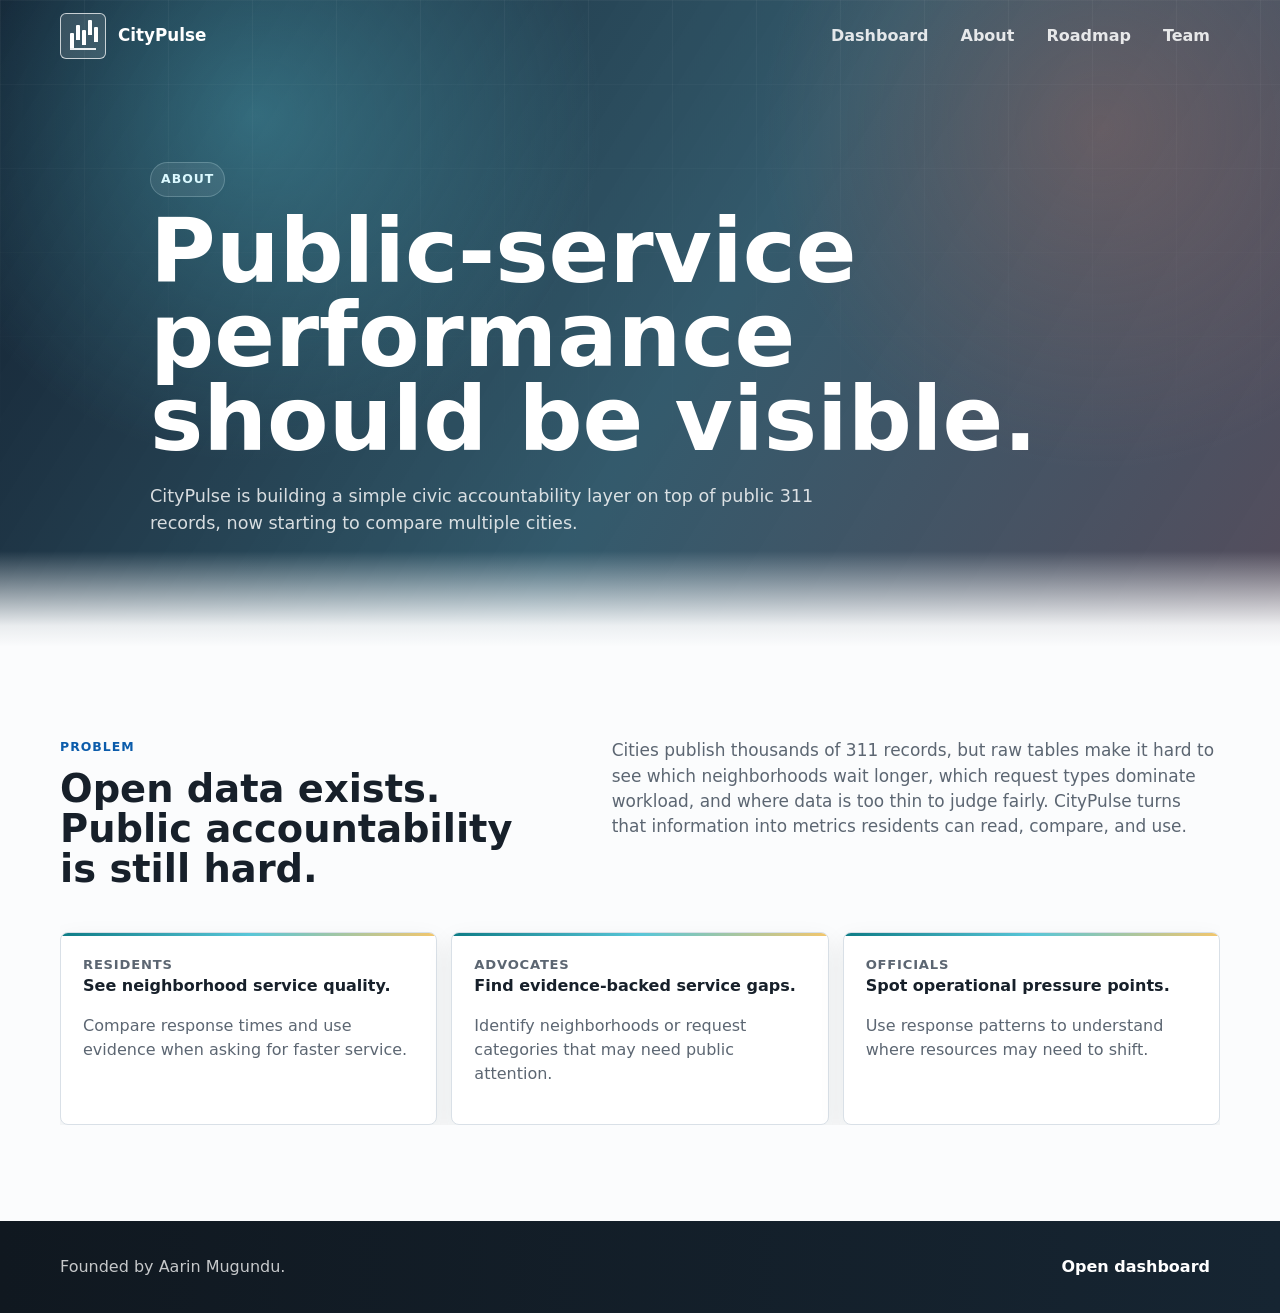
==== about.html @ 75fbf949 "Update about.html" ====
<!doctype html>
<html lang="en">
  <head>
    <meta charset="utf-8">
    <meta name="viewport" content="width=device-width, initial-scale=1">
    <title>About CityPulse</title>
    <meta
      name="description"
      content="About CityPulse, a civic data platform for public-service accountability."
    >
    <link rel="stylesheet" href="./styles.css?v=33">
  </head>
  <body>
    <div class="cursor-glow" aria-hidden="true"></div>
    <header class="page-header">
      <nav class="topbar" aria-label="Primary">
        <a class="brand" href="./index.html" aria-label="CityPulse home">
          <span class="brand-mark" aria-hidden="true">
            <span class="logo-buildings"></span>
          </span>
          <span>CityPulse</span>
        </a>
        <div class="nav-links">
          <a href="./index.html#rankings">Dashboard</a>
          <a href="./about.html">About</a>
          <a href="./roadmap.html">Roadmap</a>
          <a href="./team.html">Team</a>
        </div>
      </nav>

      <section class="page-hero">
        <p class="eyebrow">About</p>
        <h1>Public-service performance should be visible.</h1>
        <p>
          CityPulse is building a simple civic accountability layer on top of public 311 records,
          now starting to compare multiple cities.
        </p>
      </section>
    </header>

    <main class="page-main">
      <section class="split-section">
        <div>
          <p class="eyebrow">Problem</p>
          <h2>Open data exists. Public accountability is still hard.</h2>
        </div>
        <p>
          Cities publish thousands of 311 records, but raw tables make it hard to see which
          neighborhoods wait longer, which request types dominate workload, and where data is too
          thin to judge fairly. CityPulse turns that information into metrics residents can read,
          compare, and use.
        </p>
      </section>

      <section class="feature-grid">
        <article>
          <span class="metric-label">Residents</span>
          <h3>See neighborhood service quality.</h3>
          <p>Compare response times and use evidence when asking for faster service.</p>
        </article>
        <article>
          <span class="metric-label">Advocates</span>
          <h3>Find evidence-backed service gaps.</h3>
          <p>Identify neighborhoods or request categories that may need public attention.</p>
        </article>
        <article>
          <span class="metric-label">Officials</span>
          <h3>Spot operational pressure points.</h3>
          <p>Use response patterns to understand where resources may need to shift.</p>
        </article>
      </section>
    </main>

    <footer>
      <p>Founded by Aarin Mugundu.</p>
      <a href="./index.html">Open dashboard</a>
    </footer>
    <script src="./effects.js?v=33"></script>
  </body>
</html>
---- styles.css ----
:root {
  color-scheme: light;
  --ink: #17202a;
  --muted: #5c6672;
  --paper: #fbfcfd;
  --paper-soft: #f4f7fa;
  --line: #d9e0e7;
  --blue: #0b5cab;
  --blue-dark: #083f75;
  --cyan: #58c6d8;
  --teal: #0e7c86;
  --coral: #df765d;
  --sun: #f2c66d;
  --green: #1f8f53;
  --red: #be3a34;
  --amber: #b96f00;
  --aqua: #e6f4f1;
  --gold: #fff3cf;
  --rose: #fae7e3;
  --shadow: 0 10px 26px rgba(23, 32, 42, 0.08);
  --shadow-strong: 0 22px 60px rgba(13, 28, 42, 0.18);
  font-family: "Avenir Next", Avenir, Inter, ui-sans-serif, system-ui, -apple-system, BlinkMacSystemFont, "Segoe UI", sans-serif;
}

* {
  box-sizing: border-box;
}

html {
  scroll-behavior: smooth;
}

body {
  margin: 0;
  background: var(--paper);
  color: var(--ink);
  line-height: 1.5;
}

::selection {
  background: rgba(88, 198, 216, 0.34);
}

a {
  color: inherit;
}

a:focus-visible,
button:focus-visible,
input:focus-visible {
  outline: 2px solid var(--cyan);
  outline-offset: 2px;
}

.cursor-glow {
  display: none;
}

.app-header {
  min-height: 72vh;
  position: relative;
  isolation: isolate;
  overflow: hidden;
  background:
    radial-gradient(circle at 18% 20%, rgba(88, 198, 216, 0.44), transparent 29%),
    radial-gradient(circle at 78% 18%, rgba(242, 198, 109, 0.25), transparent 28%),
    linear-gradient(122deg, rgba(4, 18, 35, 0.9) 0%, rgba(9, 58, 79, 0.72) 50%, rgba(56, 23, 33, 0.68) 100%),
    url("https://images.unsplash.com/photo-1508050919630-b135583b29ab?auto=format&fit=crop&w=1800&q=82");
  background-position: center;
  background-size: cover;
  color: white;
  display: flex;
  flex-direction: column;
}

.app-header::before {
  content: "";
  position: absolute;
  inset: 0;
  z-index: -1;
  background:
    linear-gradient(90deg, rgba(255, 255, 255, 0.06) 1px, transparent 1px),
    linear-gradient(180deg, rgba(255, 255, 255, 0.05) 1px, transparent 1px);
  background-size: 84px 84px;
  mask-image: linear-gradient(to bottom, rgba(0, 0, 0, 0.74), transparent 72%);
}

.app-header::after {
  content: "";
  position: absolute;
  left: 0;
  right: 0;
  bottom: -1px;
  height: 110px;
  z-index: -1;
  background: linear-gradient(180deg, transparent, rgba(251, 252, 253, 0.94) 78%, var(--paper));
}

.page-header {
  min-height: 52vh;
  position: relative;
  isolation: isolate;
  overflow: hidden;
  background:
    radial-gradient(circle at 20% 18%, rgba(88, 198, 216, 0.38), transparent 30%),
    radial-gradient(circle at 86% 20%, rgba(223, 118, 93, 0.24), transparent 28%),
    linear-gradient(122deg, rgba(4, 18, 35, 0.95) 0%, rgba(8, 55, 76, 0.82) 54%, rgba(39, 28, 46, 0.78) 100%),
    url("https://images.unsplash.com/photo-1508050919630-b135583b29ab?auto=format&fit=crop&w=1800&q=82");
  background-position: center;
  background-size: cover;
  color: white;
}

.page-header::before {
  content: "";
  position: absolute;
  inset: 0;
  z-index: -1;
  background:
    linear-gradient(90deg, rgba(255, 255, 255, 0.055) 1px, transparent 1px),
    linear-gradient(180deg, rgba(255, 255, 255, 0.045) 1px, transparent 1px);
  background-size: 84px 84px;
  mask-image: linear-gradient(to bottom, rgba(0, 0, 0, 0.78), transparent 76%);
}

.page-header::after {
  content: "";
  position: absolute;
  left: 0;
  right: 0;
  bottom: -1px;
  height: 96px;
  z-index: -1;
  background: linear-gradient(180deg, transparent, rgba(251, 252, 253, 0.92) 78%, var(--paper));
}

.topbar {
  width: min(1160px, calc(100% - 32px));
  margin: 0 auto;
  min-height: 72px;
  display: flex;
  align-items: center;
  justify-content: space-between;
  gap: 24px;
}

.brand,
.nav-links {
  display: flex;
  align-items: center;
  gap: 12px;
}

.brand {
  text-decoration: none;
  font-weight: 550;
  font-size: 1.05rem;
  border-radius: 6px;
  padding: 4px 6px 4px 0;
  transition: opacity 160ms ease;
}

.brand:hover {
  opacity: 0.92;
}

.brand:active {
  opacity: 0.82;
}

.brand-mark {
  width: 46px;
  height: 46px;
  border: 1px solid rgba(255, 255, 255, 0.72);
  display: block;
  position: relative;
  background: rgba(255, 255, 255, 0.15);
  overflow: hidden;
  border-radius: 6px;
}

.brand-mark::before {
  content: "";
  position: absolute;
  left: 9px;
  right: 9px;
  bottom: 8px;
  height: 2px;
  background: rgba(255, 255, 255, 0.9);
}

.logo-buildings {
  position: absolute;
  left: 9px;
  bottom: 10px;
  width: 4px;
  height: 15px;
  background: white;
  border-radius: 1px 1px 0 0;
  box-shadow:
    6px -8px 0 0 white,
    12px -3px 0 0 white,
    18px -13px 0 0 white,
    24px -6px 0 0 white;
}

.page-header .brand-mark {
  border-color: rgba(255, 255, 255, 0.72);
  background: rgba(255, 255, 255, 0.12);
}

.nav-links a {
  text-decoration: none;
  font-weight: 550;
  color: rgba(255, 255, 255, 0.86);
  padding: 6px 10px;
  border-radius: 6px;
  transition: color 160ms ease, background 160ms ease;
}

.nav-links a:hover {
  color: white;
  background: rgba(255, 255, 255, 0.1);
}

.nav-links a:active {
  background: rgba(255, 255, 255, 0.16);
}

.nav-links a[aria-current="page"] {
  color: white;
  background: rgba(255, 255, 255, 0.14);
}

.hero {
  width: min(1160px, calc(100% - 32px));
  margin: auto;
  padding: 58px 0 72px;
  display: grid;
  grid-template-columns: minmax(0, 1fr) 360px;
  gap: 56px;
  align-items: end;
}

.hero-copy {
  max-width: 770px;
  animation: heroRise 720ms ease-out both;
}

.hero-copy h1 {
  text-shadow: 0 20px 48px rgba(0, 0, 0, 0.22);
}

.eyebrow {
  margin: 0 0 12px;
  color: var(--blue);
  text-transform: uppercase;
  letter-spacing: 0.08em;
  font-size: 0.78rem;
  font-weight: 550;
}

.hero .eyebrow,
.page-hero .eyebrow {
  width: fit-content;
  color: #dbf9ff;
  border: 1px solid rgba(219, 249, 255, 0.22);
  border-radius: 999px;
  padding: 7px 10px;
  background: rgba(255, 255, 255, 0.08);
  backdrop-filter: blur(10px);
}

h1,
h2,
h3,
p {
  overflow-wrap: anywhere;
}

h1 {
  margin: 0;
  font-size: clamp(2.6rem, 7vw, 5.65rem);
  font-weight: 600;
  line-height: 0.94;
  max-width: 10.7em;
}

.page-hero {
  width: min(980px, calc(100% - 32px));
  margin: 0 auto;
  padding: 90px 0 110px;
  animation: heroRise 720ms ease-out both;
}

.page-hero p:not(.eyebrow) {
  max-width: 720px;
  margin: 22px 0 0;
  color: rgba(255, 255, 255, 0.82);
  font-size: 1.1rem;
}

h2 {
  margin: 0;
  font-size: clamp(1.8rem, 3vw, 3rem);
  font-weight: 550;
  line-height: 1.05;
}

h3 {
  margin: 0 0 10px;
  font-size: 1rem;
  font-weight: 550;
}

.hero-copy > p:not(.eyebrow) {
  margin: 22px 0 0;
  max-width: 650px;
  color: rgba(255, 255, 255, 0.89);
  font-size: 1.1rem;
}

.hero-explainer {
  margin-top: 26px;
  display: grid;
  grid-template-columns: repeat(3, minmax(0, 1fr));
  gap: 10px;
  max-width: 760px;
}

.hero-explainer article {
  border: 1px solid rgba(255, 255, 255, 0.22);
  border-radius: 8px;
  background: rgba(255, 255, 255, 0.09);
  backdrop-filter: blur(12px);
  padding: 13px;
  display: grid;
  grid-template-columns: 28px minmax(0, 1fr);
  gap: 10px;
  align-items: start;
}

.hero-explainer span {
  width: 28px;
  height: 28px;
  border-radius: 50%;
  display: grid;
  place-items: center;
  background: rgba(219, 249, 255, 0.18);
  color: #dbf9ff;
  font-size: 0.86rem;
  font-weight: 500;
}

.hero-explainer p {
  margin: 0;
  color: rgba(255, 255, 255, 0.86);
  font-size: 0.94rem;
  line-height: 1.35;
}

.hero-actions {
  display: flex;
  flex-wrap: wrap;
  gap: 12px;
  margin-top: 30px;
}

.primary-action,
.secondary-action,
button {
  border: 0;
  border-radius: 6px;
  min-height: 44px;
  padding: 0 18px;
  display: inline-flex;
  align-items: center;
  justify-content: center;
  font: inherit;
  font-weight: 550;
  text-decoration: none;
  cursor: pointer;
  transition: transform 160ms ease, box-shadow 160ms ease, background 160ms ease, border-color 160ms ease;
}

.primary-action {
  background: linear-gradient(135deg, #efffff, #aee9ec);
  color: #062d3f;
  box-shadow: 0 16px 36px rgba(0, 0, 0, 0.2);
}

.secondary-action {
  color: #fff;
  border: 1px solid rgba(255, 255, 255, 0.34);
  background: rgba(255, 255, 255, 0.1);
  backdrop-filter: blur(12px);
}

.primary-action:hover,
.secondary-action:hover,
button:hover {
  transform: translateY(-1px);
}

.primary-action:active,
.secondary-action:active,
button:active {
  transform: translateY(0);
}

.status-panel,
.tool-surface,
.contact-grid article {
  background: rgba(255, 255, 255, 0.96);
  color: var(--ink);
  border: 1px solid var(--line);
  box-shadow: var(--shadow);
}

.status-panel {
  padding: 22px;
  border-radius: 8px;
  box-shadow: 0 28px 80px rgba(0, 0, 0, 0.24);
  background: rgba(255, 255, 255, 0.88);
  border-color: rgba(255, 255, 255, 0.72);
  backdrop-filter: blur(18px);
  position: relative;
  overflow: hidden;
  animation: heroRise 820ms 120ms ease-out both;
}

.status-panel::before {
  content: "";
  position: absolute;
  inset: 0 0 auto;
  height: 4px;
  background: linear-gradient(90deg, var(--cyan), var(--sun), var(--coral));
}

.status-row {
  display: flex;
  justify-content: space-between;
  gap: 18px;
  border-bottom: 1px solid var(--line);
  padding: 13px 0;
}

.status-row:first-child {
  padding-top: 0;
}

.status-row:last-child {
  border-bottom: 0;
  padding-bottom: 0;
}

.status-row span {
  color: var(--muted);
}

.status-row strong {
  font-weight: 400;
}

main {
  overflow: hidden;
}

.metric-band {
  width: min(1160px, calc(100% - 32px));
  margin: 28px auto 0;
  display: grid;
  grid-template-columns: repeat(auto-fit, minmax(190px, 1fr));
  gap: 12px;
  position: relative;
  z-index: 2;
  align-items: stretch;
}

.metric-band article {
  background: rgba(255, 255, 255, 0.95);
  border: 1px solid var(--line);
  border-radius: 8px;
  min-height: 104px;
  padding: 18px;
  box-shadow: 0 16px 44px rgba(13, 28, 42, 0.1);
  display: flex;
  flex-direction: column;
  justify-content: space-between;
  overflow: hidden;
  position: relative;
}

.metric-band article::before,
.insight-strip article::before {
  content: "";
  position: absolute;
  left: 0;
  right: 0;
  top: 0;
  height: 3px;
  background: linear-gradient(90deg, var(--teal), var(--cyan), var(--sun));
}

.metric-label {
  display: block;
  color: var(--muted);
  font-size: 0.82rem;
  font-weight: 550;
  text-transform: uppercase;
  letter-spacing: 0.06em;
}

.metric-band strong {
  display: block;
  margin-top: 12px;
  font-size: clamp(1.25rem, 2.1vw, 1.82rem);
  font-weight: 400;
  line-height: 1.08;
}

.insight-strip {
  width: min(1160px, calc(100% - 32px));
  margin: 14px auto 0;
  display: grid;
  grid-template-columns: repeat(auto-fit, minmax(235px, 1fr));
  gap: 12px;
}

.insight-strip article {
  border: 1px solid var(--line);
  border-radius: 8px;
  background: #fff;
  padding: 16px 18px;
  box-shadow: 0 8px 22px rgba(23, 32, 42, 0.05);
  overflow: hidden;
  position: relative;
}

.insight-strip strong {
  display: block;
  margin-top: 8px;
  color: var(--ink);
  font-size: 1.08rem;
  font-weight: 400;
  line-height: 1.2;
}

.audience-strip {
  width: min(1160px, calc(100% - 32px));
  margin: 18px auto 0;
  display: flex;
  flex-wrap: wrap;
  gap: 10px;
}

.audience-strip span {
  border: 1px solid var(--line);
  border-radius: 999px;
  background: rgba(255, 255, 255, 0.82);
  padding: 9px 13px;
  color: var(--muted);
  font-size: 0.9rem;
  font-weight: 500;
  box-shadow: 0 6px 18px rgba(23, 32, 42, 0.04);
}

.reveal-section {
  opacity: 0;
  transform: translateY(24px);
  transition:
    opacity 620ms ease,
    transform 620ms ease;
}

.reveal-section.is-visible {
  opacity: 1;
  transform: translateY(0);
}

@keyframes heroRise {
  from {
    opacity: 0;
    transform: translateY(18px);
  }

  to {
    opacity: 1;
    transform: translateY(0);
  }
}

.section-grid,
.info-band {
  width: min(1160px, calc(100% - 32px));
  margin: 0 auto;
  padding: 96px 0 0;
}

.page-main {
  width: min(1160px, calc(100% - 32px));
  margin: 0 auto;
}

.split-section {
  padding: 92px 0 0;
  display: grid;
  grid-template-columns: 0.9fr 1.1fr;
  gap: 54px;
  align-items: start;
}

.split-section > p {
  margin: 0;
  color: var(--muted);
  font-size: 1.06rem;
}

.feature-grid {
  padding-top: 42px;
  display: grid;
  grid-template-columns: repeat(3, minmax(0, 1fr));
  gap: 14px;
}

.feature-grid article,
.founder-card {
  border: 1px solid var(--line);
  border-radius: 8px;
  background: white;
  padding: 22px;
  box-shadow: var(--shadow);
  position: relative;
  overflow: hidden;
}

.feature-grid article::before,
.timeline-content::before,
.founder-card::before {
  content: "";
  position: absolute;
  left: 0;
  right: 0;
  top: 0;
  height: 3px;
  background: linear-gradient(90deg, var(--teal), var(--cyan), var(--sun));
}

.feature-grid p,
.founder-card p {
  color: var(--muted);
}

.timeline,
.roadmap-map {
  position: relative;
  padding: 104px 0 24px;
}

.timeline {
  display: grid;
  grid-template-columns: repeat(4, minmax(0, 1fr));
  gap: 0;
}

.timeline::before {
  content: "";
  position: absolute;
  top: 129px;
  left: 8%;
  right: 8%;
  height: 2px;
  background: var(--line);
}

.timeline-item {
  position: relative;
  display: grid;
  justify-items: center;
  gap: 18px;
  text-align: center;
}

.timeline-node {
  width: 52px;
  height: 52px;
  border-radius: 50%;
  background: linear-gradient(135deg, var(--teal), var(--blue-dark));
  color: white;
  display: grid;
  place-items: center;
  font-weight: 600;
  position: relative;
  z-index: 1;
  box-shadow: 0 0 0 8px var(--paper);
}

.timeline-content {
  width: min(100%, 240px);
  border: 1px solid var(--line);
  border-radius: 8px;
  background: white;
  padding: 20px;
  box-shadow: var(--shadow);
  position: relative;
  overflow: hidden;
}

.timeline span {
  color: var(--blue);
  font-weight: 550;
  text-transform: uppercase;
  letter-spacing: 0.06em;
  font-size: 0.8rem;
}

.timeline p {
  color: var(--muted);
}

.roadmap-map {
  display: grid;
  grid-template-columns: minmax(0, 1.35fr) minmax(300px, 0.65fr);
  gap: 32px;
  align-items: stretch;
  min-height: 560px;
}

.map-route {
  position: absolute;
  left: 4%;
  top: 168px;
  width: 64%;
  height: 310px;
  pointer-events: none;
}

.map-route span {
  display: block;
  width: 100%;
  height: 100%;
  border-top: 3px solid rgba(14, 124, 134, 0.3);
  border-right: 3px solid rgba(14, 124, 134, 0.3);
  border-radius: 0 120px 0 0;
  transform: skewY(-8deg);
  position: relative;
}

.map-route span::before,
.map-route span::after {
  content: "";
  position: absolute;
  border-radius: 999px;
  background: linear-gradient(90deg, var(--teal), var(--cyan), var(--sun));
}

.map-route span::before {
  left: 0;
  top: -4px;
  width: 46%;
  height: 5px;
}

.map-route span::after {
  right: -4px;
  top: -4px;
  width: 5px;
  height: 70%;
}

.map-milestones {
  min-height: 520px;
  position: relative;
  border: 1px solid rgba(217, 224, 231, 0.82);
  border-radius: 8px;
  background:
    radial-gradient(circle at 18% 18%, rgba(88, 198, 216, 0.14), transparent 28%),
    radial-gradient(circle at 74% 72%, rgba(242, 198, 109, 0.16), transparent 26%),
    linear-gradient(180deg, rgba(255, 255, 255, 0.94), rgba(246, 250, 251, 0.96));
  box-shadow: var(--shadow);
  overflow: hidden;
}

.map-milestones::before {
  content: "";
  position: absolute;
  inset: 0;
  background:
    linear-gradient(90deg, rgba(14, 124, 134, 0.08) 1px, transparent 1px),
    linear-gradient(180deg, rgba(14, 124, 134, 0.07) 1px, transparent 1px);
  background-size: 54px 54px;
  mask-image: linear-gradient(to bottom, rgba(0, 0, 0, 0.66), transparent 90%);
}

.map-stop {
  position: absolute;
  z-index: 2;
  width: min(230px, 42%);
  border: 0;
  background: transparent;
  color: inherit;
  font: inherit;
  padding: 0;
  min-height: auto;
  display: grid;
  justify-items: center;
  gap: 10px;
  text-align: center;
  cursor: pointer;
  transition: transform 160ms ease;
}

.map-stop:nth-child(1) {
  left: 8%;
  top: 58px;
}

.map-stop:nth-child(2) {
  left: 42%;
  top: 118px;
}

.map-stop:nth-child(3) {
  left: 18%;
  top: 304px;
}

.map-stop:nth-child(4) {
  right: 7%;
  bottom: 52px;
}

.map-pin {
  width: 54px;
  height: 54px;
  border-radius: 50% 50% 50% 8px;
  background: linear-gradient(135deg, var(--blue-dark), var(--teal));
  color: white;
  display: grid;
  place-items: center;
  font-weight: 600;
  transform: rotate(-45deg);
  box-shadow: 0 10px 26px rgba(8, 63, 117, 0.24);
  position: relative;
  transition:
    transform 180ms ease,
    box-shadow 180ms ease,
    background 180ms ease;
}

.map-pin::before {
  content: "";
  position: absolute;
  inset: 12px;
  border: 1px solid rgba(255, 255, 255, 0.42);
  border-radius: 50%;
}

.map-pin::after {
  content: attr(data-step);
  transform: rotate(45deg);
  position: relative;
  z-index: 1;
  font-size: 1rem;
  font-variant-numeric: tabular-nums;
}

.map-card {
  width: 100%;
  border: 1px solid rgba(217, 224, 231, 0.86);
  border-radius: 8px;
  background: rgba(255, 255, 255, 0.92);
  padding: 13px 14px;
  box-shadow: 0 12px 30px rgba(13, 28, 42, 0.08);
  backdrop-filter: blur(12px);
  transition: border-color 160ms ease, box-shadow 160ms ease;
}

.map-card span,
.map-detail > span {
  display: block;
  color: var(--teal);
  font-weight: 500;
  text-transform: uppercase;
  letter-spacing: 0.06em;
  font-size: 0.76rem;
}

.map-card strong {
  display: block;
  margin-top: 4px;
  color: var(--ink);
  font-family: inherit;
  font-size: 1rem;
  font-weight: 400;
}

.map-stop:hover .map-pin,
.map-stop.is-active .map-pin {
  background: linear-gradient(135deg, var(--coral), var(--sun));
  box-shadow: 0 16px 36px rgba(223, 118, 93, 0.26);
  transform: rotate(-45deg) scale(1.07);
}

.map-stop:active .map-pin {
  transform: rotate(-45deg) scale(1.02);
}

.map-stop:hover .map-card,
.map-stop.is-active .map-card {
  border-color: rgba(14, 124, 134, 0.36);
  box-shadow: 0 16px 42px rgba(13, 28, 42, 0.13);
}

.map-detail {
  border: 1px solid rgba(217, 224, 231, 0.9);
  border-radius: 8px;
  background:
    linear-gradient(180deg, rgba(255, 255, 255, 0.96), rgba(248, 251, 252, 0.96));
  box-shadow: var(--shadow);
  padding: 28px;
  position: sticky;
  top: 24px;
  min-height: 360px;
  align-self: start;
  overflow: hidden;
}

.map-detail::before {
  content: "";
  position: absolute;
  inset: 0 0 auto;
  height: 4px;
  background: linear-gradient(90deg, var(--teal), var(--cyan), var(--sun), var(--coral));
}

.map-detail h2 {
  margin-top: 12px;
  font-size: clamp(1.7rem, 3vw, 2.7rem);
}

.map-detail p {
  color: var(--muted);
}

#map-detail-goal {
  margin-top: 20px;
  border-left: 4px solid var(--sun);
  padding-left: 14px;
  color: var(--ink);
}

.founder-card {
  margin-top: 92px;
  display: grid;
  grid-template-columns: 112px minmax(0, 1fr);
  gap: 28px;
  align-items: start;
}

.founder-mark {
  width: 96px;
  height: 96px;
  border-radius: 8px;
  background:
    linear-gradient(135deg, rgba(88, 198, 216, 0.38), transparent 45%),
    linear-gradient(135deg, var(--blue-dark), var(--teal));
  color: white;
  display: grid;
  place-items: center;
  font-weight: 600;
  font-size: 1.55rem;
}

.section-grid {
  display: grid;
  grid-template-columns: 0.78fr 1.22fr;
  gap: 46px;
  align-items: start;
}

.section-intro {
  position: sticky;
  top: 18px;
}

.section-intro p:not(.eyebrow),
.info-band > p {
  color: var(--muted);
  font-size: 1.02rem;
}

.tool-surface {
  border-radius: 8px;
  padding: 20px;
  background: rgba(255, 255, 255, 0.98);
}

.control-row,
.slider-header {
  display: flex;
  gap: 14px;
  align-items: end;
  justify-content: space-between;
  margin-bottom: 16px;
}

.search-field {
  display: grid;
  gap: 6px;
  width: min(100%, 360px);
  color: var(--muted);
  font-weight: 550;
  font-size: 0.84rem;
}

input[type="search"] {
  min-height: 44px;
  border: 1px solid var(--line);
  border-radius: 6px;
  padding: 0 12px;
  font: inherit;
  background: #fbfdff;
  transition: border-color 160ms ease, box-shadow 160ms ease;
}

input[type="search"]:focus {
  outline: none;
  border-color: var(--blue);
  box-shadow: 0 0 0 3px rgba(11, 92, 171, 0.16);
}

.icon-button {
  background: var(--blue);
  color: white;
  white-space: nowrap;
  font-weight: 400;
  box-shadow: 0 8px 18px rgba(11, 92, 171, 0.18);
}

.table-wrap {
  overflow-x: auto;
  border: 1px solid var(--line);
  border-radius: 8px;
}

table {
  width: 100%;
  border-collapse: collapse;
  min-width: 620px;
  background: white;
}

th,
td {
  padding: 12px 14px;
  border-bottom: 1px solid var(--line);
  text-align: left;
  font-weight: 400;
}

th {
  font-size: 0.78rem;
  text-transform: uppercase;
  letter-spacing: 0.06em;
  color: var(--muted);
  background: var(--paper-soft);
  font-weight: 550;
}

.neighborhood-name {
  font-weight: 500;
}

tbody tr:last-child td {
  border-bottom: 0;
}

.fastest-row {
  background: linear-gradient(90deg, var(--aqua), #fff);
}

.slowest-row {
  background: linear-gradient(90deg, var(--rose), #fff);
}

.alt {
  background: linear-gradient(180deg, #eef7f8 0%, #f8fbfc 100%);
  width: 100%;
  max-width: none;
  padding: 96px max(16px, calc((100% - 1160px) / 2)) 90px;
  margin-top: 96px;
}

.compact-section {
  padding-top: 76px;
}

.slider-header label {
  font-weight: 550;
}

.slider-header strong {
  color: var(--blue-dark);
  font-weight: 550;
}

input[type="range"] {
  width: 100%;
  accent-color: var(--blue);
}

.sim-summary {
  margin: 18px 0;
  border-radius: 8px;
  background: var(--gold);
  padding: 14px;
  font-weight: 400;
}

.result-list {
  display: grid;
  gap: 8px;
  max-height: 430px;
  overflow: auto;
  padding-right: 4px;
}

.result-item,
.stat-item {
  border: 1px solid var(--line);
  border-radius: 8px;
  padding: 12px 14px;
  background: white;
}

.result-item {
  display: flex;
  justify-content: space-between;
  gap: 14px;
  font-weight: 400;
}

.pass {
  border-left: 5px solid var(--green);
}

.fail {
  border-left: 5px solid var(--red);
}

.stat-list {
  display: grid;
  gap: 10px;
}

.stat-item {
  display: grid;
  grid-template-columns: minmax(0, 1fr) auto;
  gap: 18px;
}

.stat-item span:last-child {
  color: var(--blue-dark);
  font-weight: 400;
}

.type-list {
  display: grid;
  gap: 12px;
}

.type-item {
  display: grid;
  gap: 10px;
}

.type-item div:first-child {
  display: flex;
  justify-content: space-between;
  gap: 16px;
}

.type-item strong {
  font-size: 0.98rem;
  font-weight: 500;
}

.type-item span {
  color: var(--muted);
  white-space: nowrap;
}

.type-bar {
  height: 9px;
  overflow: hidden;
  border-radius: 999px;
  background: #e8edf2;
}

.type-bar span {
  display: block;
  height: 100%;
  border-radius: inherit;
  background: linear-gradient(90deg, var(--blue), var(--cyan));
}

.muted-stat {
  background: #f6f8fa;
  color: var(--muted);
}

.muted-stat strong {
  color: var(--muted);
}

.info-band {
  display: grid;
  grid-template-columns: 0.95fr 1.05fr;
  gap: 48px;
  align-items: start;
}

.contact-grid {
  display: grid;
  grid-template-columns: repeat(auto-fit, minmax(285px, 1fr));
  gap: 14px;
}

.contact-grid article {
  border-radius: 8px;
  padding: 20px;
  box-shadow: 0 8px 22px rgba(23, 32, 42, 0.05);
}

.contact-grid p {
  margin: 6px 0 0;
  color: var(--muted);
  overflow-wrap: normal;
  white-space: nowrap;
}

footer {
  margin-top: 96px;
  padding: 28px max(16px, calc((100% - 1160px) / 2));
  background: linear-gradient(90deg, #101820, #162532);
  color: white;
  display: flex;
  justify-content: space-between;
  gap: 18px;
  align-items: center;
}

footer p {
  margin: 0;
  color: rgba(255, 255, 255, 0.76);
}

footer a {
  color: white;
  font-weight: 550;
  padding: 6px 10px;
  border-radius: 6px;
  text-decoration: none;
  transition: background 160ms ease;
}

footer a:hover {
  background: rgba(255, 255, 255, 0.1);
}

footer a:active {
  background: rgba(255, 255, 255, 0.16);
}

@media (hover: hover) and (pointer: fine) {
  body {
    cursor: default;
  }

  .cursor-glow {
    display: block;
    position: fixed;
    left: 0;
    top: 0;
    width: 260px;
    height: 260px;
    border-radius: 50%;
    pointer-events: none;
    z-index: 100;
    opacity: 0;
    transform: translate3d(-50%, -50%, 0);
    background: radial-gradient(circle, rgba(88, 198, 216, 0.18), rgba(242, 198, 109, 0.08) 38%, transparent 68%);
    mix-blend-mode: multiply;
    transition: opacity 180ms ease;
  }

  body.cursor-active .cursor-glow {
    opacity: 1;
  }

  .tool-surface,
  .metric-band article,
  .insight-strip article,
  .status-panel,
  .feature-grid article,
  .timeline-content,
  .founder-card {
    transition:
      transform 180ms ease,
      box-shadow 180ms ease,
      border-color 180ms ease;
  }

  .tool-surface:hover,
  .metric-band article:hover,
  .insight-strip article:hover,
  .status-panel:hover,
  .feature-grid article:hover,
  .timeline-content:hover,
  .founder-card:hover {
    transform: translateY(-2px);
    border-color: rgba(14, 124, 134, 0.28);
    box-shadow: 0 18px 48px rgba(13, 28, 42, 0.12);
  }
}

@media (prefers-reduced-motion: reduce) {
  html {
    scroll-behavior: auto;
  }

  *,
  *::before,
  *::after {
    animation-duration: 1ms !important;
    scroll-behavior: auto !important;
    transition-duration: 1ms !important;
  }

  .reveal-section {
    opacity: 1;
    transform: none;
  }
}

@media (max-width: 900px) {
  .topbar {
    flex-wrap: wrap;
    padding: 12px 0;
  }

  .nav-links {
    width: 100%;
    overflow-x: auto;
    padding-bottom: 4px;
  }

  .hero,
  .section-grid,
  .info-band,
  .split-section,
  .feature-grid,
  .timeline,
  .roadmap-map,
  .founder-card {
    grid-template-columns: 1fr;
  }

  .hero {
    gap: 32px;
    padding-top: 42px;
  }

  .page-hero {
    padding: 70px 0 82px;
  }

  .status-panel {
    max-width: 520px;
  }

  .metric-band,
  .contact-grid {
    grid-template-columns: repeat(2, minmax(0, 1fr));
  }

  .section-intro {
    position: static;
  }

  .timeline {
    padding-top: 72px;
    gap: 22px;
  }

  .timeline::before {
    top: 82px;
    bottom: 24px;
    left: 26px;
    right: auto;
    width: 2px;
    height: auto;
  }

  .timeline-item {
    grid-template-columns: 52px minmax(0, 1fr);
    justify-items: stretch;
    text-align: left;
  }

  .timeline-node {
    box-shadow: 0 0 0 8px var(--paper);
  }

  .timeline-content {
    width: 100%;
  }

  .roadmap-map {
    min-height: auto;
    gap: 18px;
  }

  .map-route {
    display: none;
  }

  .map-milestones {
    min-height: auto;
    display: grid;
    gap: 12px;
    padding: 18px;
  }

  .map-stop,
  .map-stop:nth-child(1),
  .map-stop:nth-child(2),
  .map-stop:nth-child(3),
  .map-stop:nth-child(4) {
    position: relative;
    inset: auto;
    width: 100%;
    grid-template-columns: 54px minmax(0, 1fr);
    justify-items: stretch;
    align-items: center;
    text-align: left;
  }

  .map-detail {
    position: relative;
    top: auto;
  }
}

@media (max-width: 620px) {
  .app-header {
    min-height: auto;
  }

  .hero {
    padding-bottom: 78px;
  }

  .hero-actions,
  .hero-explainer,
  .control-row,
  .slider-header,
  footer,
  .result-item,
  .stat-item {
    align-items: stretch;
    flex-direction: column;
  }

  .metric-band,
  .contact-grid {
    grid-template-columns: 1fr;
  }

  .metric-band {
    margin-top: 24px;
  }

  .hero-explainer {
    grid-template-columns: 1fr;
  }

  .contact-grid p {
    white-space: normal;
  }

  .section-grid,
  .info-band,
  .alt {
    padding-top: 72px;
  }

  .split-section,
  .timeline,
  .roadmap-map,
  .founder-card {
    padding-top: 72px;
    margin-top: 0;
  }

  .tool-surface {
    padding: 14px;
  }
}
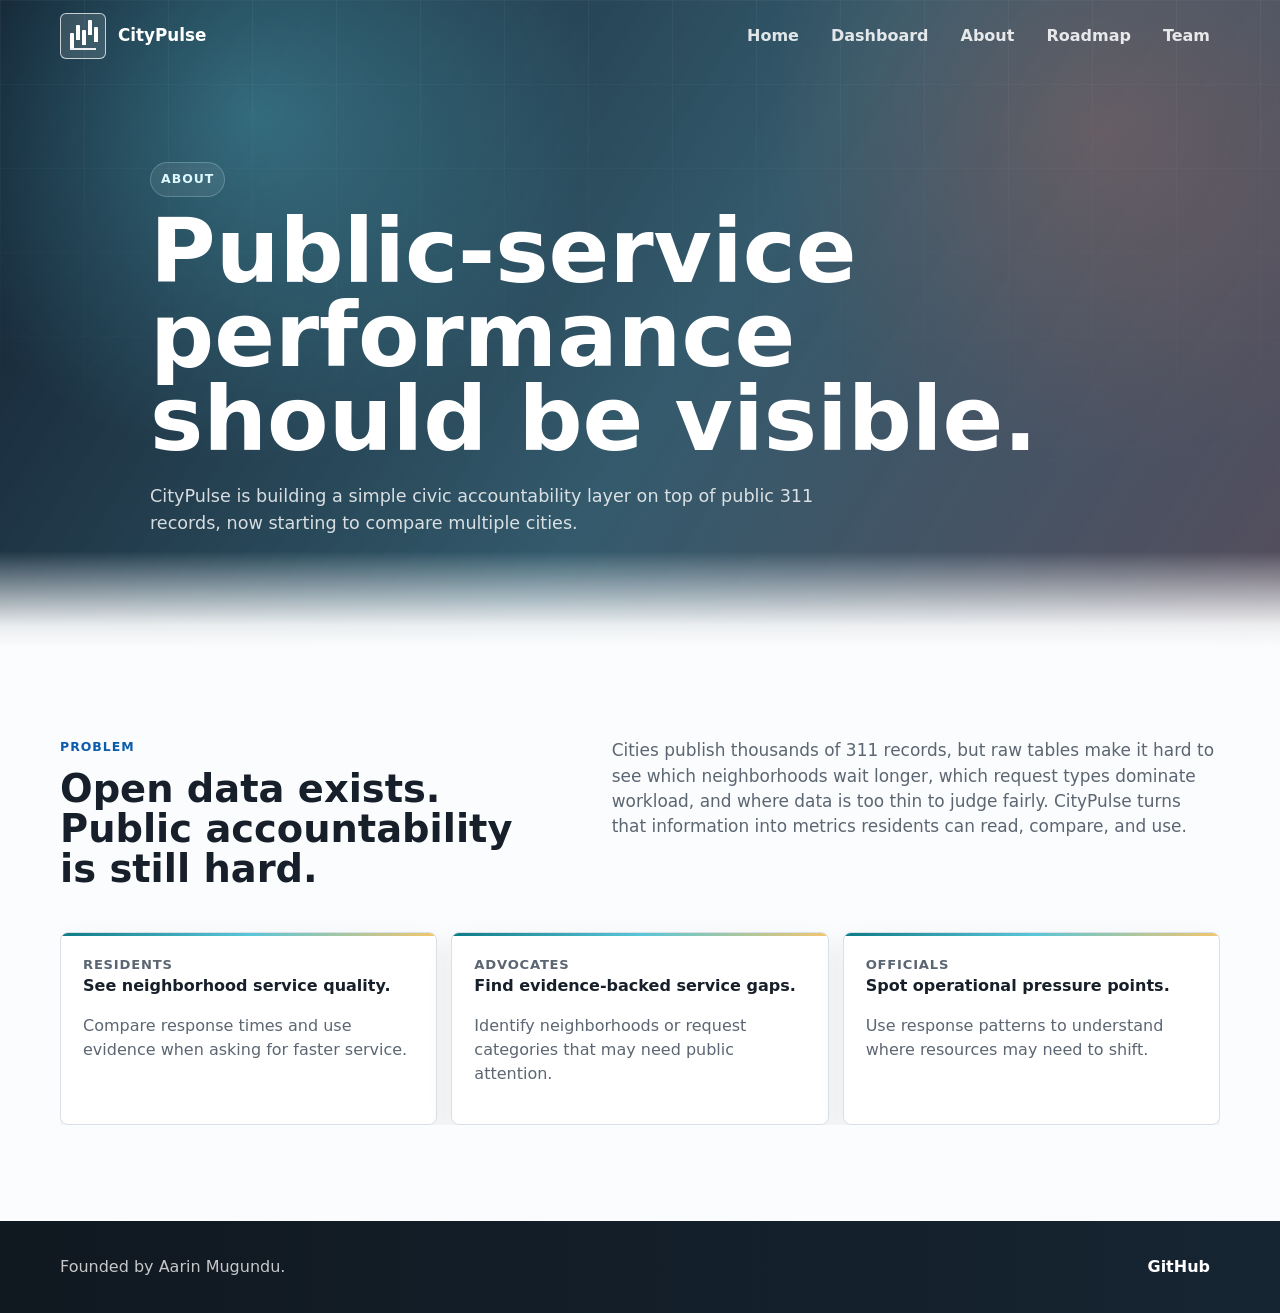
==== commit 798a6592: "Update about.html" ====
--- a/about.html
+++ b/about.html
@@ -3,16 +3,16 @@
   <head>
     <meta charset="utf-8">
     <meta name="viewport" content="width=device-width, initial-scale=1">
-    <title>About CityPulse</title>
+    <title>CityPulse</title>
     <meta
       name="description"
       content="About CityPulse, a civic data platform for public-service accountability."
     >
-    <link rel="stylesheet" href="./styles.css?v=33">
+    <link rel="stylesheet" href="./styles.css?v=47">
   </head>
   <body>
     <div class="cursor-glow" aria-hidden="true"></div>
-    <header class="page-header">
+    <header class="page-header compact-page-header">
       <nav class="topbar" aria-label="Primary">
         <a class="brand" href="./index.html" aria-label="CityPulse home">
           <span class="brand-mark" aria-hidden="true">
@@ -21,14 +21,15 @@
           <span>CityPulse</span>
         </a>
         <div class="nav-links">
-          <a href="./index.html#rankings">Dashboard</a>
+          <a href="./index.html">Home</a>
+          <a href="./dashboard.html">Dashboard</a>
           <a href="./about.html">About</a>
           <a href="./roadmap.html">Roadmap</a>
           <a href="./team.html">Team</a>
         </div>
       </nav>
 
-      <section class="page-hero">
+      <section class="page-hero compact-page-hero">
         <p class="eyebrow">About</p>
         <h1>Public-service performance should be visible.</h1>
         <p>
@@ -73,8 +74,8 @@
 
     <footer>
       <p>Founded by Aarin Mugundu.</p>
-      <a href="./index.html">Open dashboard</a>
+      <a href="https://github.com/plantster01/citypulse" target="_blank" rel="noreferrer">GitHub</a>
     </footer>
-    <script src="./effects.js?v=33"></script>
+    <script src="./effects.js?v=47"></script>
   </body>
 </html>
--- a/styles.css
+++ b/styles.css
@@ -458,8 +458,39 @@
   color: var(--muted);
 }
 
+.status-row label {
+  color: var(--muted);
+}
+
 .status-row strong {
   font-weight: 400;
+}
+
+.city-row {
+  display: grid;
+  grid-template-columns: 1fr;
+  gap: 9px;
+  align-items: stretch;
+}
+
+.city-row select {
+  width: 100%;
+  min-height: 48px;
+  border: 1px solid rgba(14, 124, 134, 0.28);
+  border-radius: 6px;
+  background:
+    linear-gradient(135deg, rgba(239, 255, 255, 0.96), rgba(174, 233, 236, 0.42));
+  color: var(--ink);
+  font: inherit;
+  font-weight: 500;
+  padding: 0 12px;
+  box-shadow: 0 10px 24px rgba(13, 28, 42, 0.08);
+  cursor: pointer;
+}
+
+.city-row select:focus {
+  outline: 2px solid rgba(11, 92, 171, 0.16);
+  border-color: var(--blue);
 }
 
 main {
@@ -1152,6 +1183,27 @@
 .stat-list {
   display: grid;
   gap: 10px;
+  max-height: 520px;
+  overflow: auto;
+  padding-right: 6px;
+  scrollbar-width: thin;
+  scrollbar-color: rgba(14, 124, 134, 0.42) transparent;
+}
+
+.stat-list::-webkit-scrollbar,
+.result-list::-webkit-scrollbar {
+  width: 8px;
+}
+
+.stat-list::-webkit-scrollbar-track,
+.result-list::-webkit-scrollbar-track {
+  background: transparent;
+}
+
+.stat-list::-webkit-scrollbar-thumb,
+.result-list::-webkit-scrollbar-thumb {
+  background: rgba(14, 124, 134, 0.32);
+  border-radius: 999px;
 }
 
 .stat-item {
@@ -1236,8 +1288,8 @@
 .contact-grid p {
   margin: 6px 0 0;
   color: var(--muted);
-  overflow-wrap: normal;
-  white-space: nowrap;
+  overflow-wrap: anywhere;
+  white-space: normal;
 }
 
 footer {
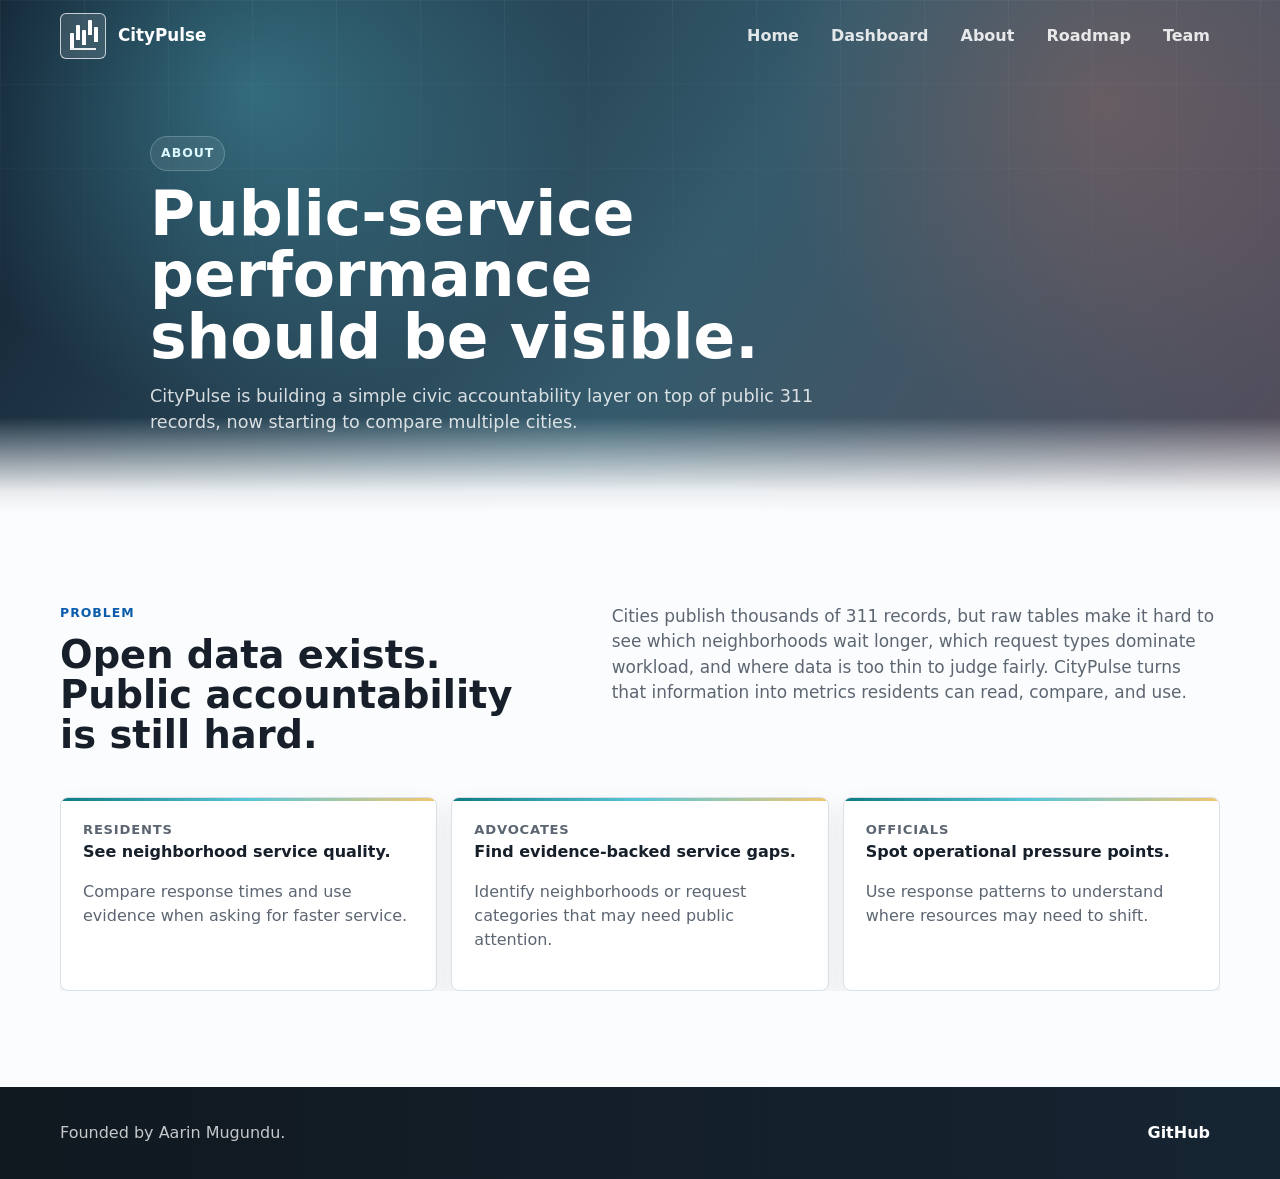
==== commit db3af3c5: "Update about.html" ====
--- a/about.html
+++ b/about.html
@@ -8,7 +8,7 @@
       name="description"
       content="About CityPulse, a civic data platform for public-service accountability."
     >
-    <link rel="stylesheet" href="./styles.css?v=47">
+    <link rel="stylesheet" href="./styles.css?v=48">
   </head>
   <body>
     <div class="cursor-glow" aria-hidden="true"></div>
@@ -76,6 +76,6 @@
       <p>Founded by Aarin Mugundu.</p>
       <a href="https://github.com/plantster01/citypulse" target="_blank" rel="noreferrer">GitHub</a>
     </footer>
-    <script src="./effects.js?v=47"></script>
+    <script src="./effects.js?v=48"></script>
   </body>
 </html>
--- a/styles.css
+++ b/styles.css
@@ -134,6 +134,10 @@
   background: linear-gradient(180deg, transparent, rgba(251, 252, 253, 0.92) 78%, var(--paper));
 }
 
+.compact-page-header {
+  min-height: 42vh;
+}
+
 .topbar {
   width: min(1160px, calc(100% - 32px));
   margin: 0 auto;
@@ -237,7 +241,7 @@
   margin: auto;
   padding: 58px 0 72px;
   display: grid;
-  grid-template-columns: minmax(0, 1fr) 360px;
+  grid-template-columns: minmax(0, 1fr) minmax(380px, 440px);
   gap: 56px;
   align-items: end;
 }
@@ -249,6 +253,23 @@
 
 .hero-copy h1 {
   text-shadow: 0 20px 48px rgba(0, 0, 0, 0.22);
+}
+
+.home-title {
+  display: grid;
+  gap: 8px;
+}
+
+.home-title span:first-child {
+  font-size: clamp(3.1rem, 8.3vw, 6.7rem);
+}
+
+.home-title span:last-child {
+  max-width: 11.5em;
+  color: rgba(255, 255, 255, 0.84);
+  font-size: clamp(1.7rem, 4.2vw, 3.25rem);
+  font-weight: 500;
+  line-height: 1.03;
 }
 
 .eyebrow {
@@ -293,11 +314,32 @@
   animation: heroRise 720ms ease-out both;
 }
 
+.page-hero h1 {
+  font-size: clamp(2.2rem, 5.4vw, 4.55rem);
+  line-height: 1;
+}
+
+.compact-page-hero {
+  padding: 64px 0 76px;
+}
+
+.compact-page-hero h1 {
+  font-size: clamp(2rem, 4.8vw, 4rem);
+}
+
 .page-hero p:not(.eyebrow) {
   max-width: 720px;
   margin: 22px 0 0;
   color: rgba(255, 255, 255, 0.82);
   font-size: 1.1rem;
+}
+
+.compact-page-hero p:not(.eyebrow) {
+  margin-top: 16px;
+}
+
+.dashboard-page-hero {
+  padding-bottom: 86px;
 }
 
 h2 {
@@ -418,12 +460,16 @@
 }
 
 .status-panel {
-  padding: 22px;
-  border-radius: 8px;
-  box-shadow: 0 28px 80px rgba(0, 0, 0, 0.24);
-  background: rgba(255, 255, 255, 0.88);
-  border-color: rgba(255, 255, 255, 0.72);
-  backdrop-filter: blur(18px);
+  padding: 28px;
+  border-radius: 12px;
+  box-shadow:
+    0 28px 80px rgba(0, 0, 0, 0.24),
+    inset 0 1px 0 rgba(255, 255, 255, 0.78);
+  background:
+    linear-gradient(145deg, rgba(255, 255, 255, 0.94), rgba(239, 249, 250, 0.84)),
+    radial-gradient(circle at 88% 8%, rgba(242, 198, 109, 0.22), transparent 30%);
+  border-color: rgba(255, 255, 255, 0.82);
+  backdrop-filter: blur(22px);
   position: relative;
   overflow: hidden;
   animation: heroRise 820ms 120ms ease-out both;
@@ -442,7 +488,7 @@
   justify-content: space-between;
   gap: 18px;
   border-bottom: 1px solid var(--line);
-  padding: 13px 0;
+  padding: 15px 0;
 }
 
 .status-row:first-child {
@@ -460,6 +506,10 @@
 
 .status-row label {
   color: var(--muted);
+  font-size: 0.82rem;
+  font-weight: 550;
+  letter-spacing: 0.08em;
+  text-transform: uppercase;
 }
 
 .status-row strong {
@@ -469,28 +519,60 @@
 .city-row {
   display: grid;
   grid-template-columns: 1fr;
-  gap: 9px;
+  gap: 14px;
   align-items: stretch;
 }
 
 .city-row select {
   width: 100%;
-  min-height: 48px;
-  border: 1px solid rgba(14, 124, 134, 0.28);
-  border-radius: 6px;
+  min-height: 54px;
+  appearance: none;
+  border: 1px solid rgba(14, 124, 134, 0.34);
+  border-radius: 12px;
   background:
-    linear-gradient(135deg, rgba(239, 255, 255, 0.96), rgba(174, 233, 236, 0.42));
+    linear-gradient(135deg, rgba(255, 255, 255, 0.98), rgba(219, 249, 255, 0.72)),
+    url("data:image/svg+xml,%3Csvg xmlns='http://www.w3.org/2000/svg' width='18' height='18' viewBox='0 0 24 24' fill='none' stroke='%230e7c86' stroke-width='2.4' stroke-linecap='round' stroke-linejoin='round'%3E%3Cpath d='m6 9 6 6 6-6'/%3E%3C/svg%3E");
+  background-position: center, right 20px center;
+  background-repeat: no-repeat;
   color: var(--ink);
   font: inherit;
+  font-size: 1rem;
   font-weight: 500;
-  padding: 0 12px;
-  box-shadow: 0 10px 24px rgba(13, 28, 42, 0.08);
+  padding: 0 50px 0 14px;
+  box-shadow:
+    0 16px 34px rgba(13, 28, 42, 0.12),
+    inset 0 1px 0 rgba(255, 255, 255, 0.9);
   cursor: pointer;
+  transition: border-color 160ms ease, box-shadow 160ms ease, transform 160ms ease;
+}
+
+.city-row select:hover {
+  border-color: rgba(11, 92, 171, 0.42);
+  box-shadow:
+    0 20px 40px rgba(13, 28, 42, 0.16),
+    inset 0 1px 0 rgba(255, 255, 255, 0.92);
+  transform: translateY(-1px);
 }
 
 .city-row select:focus {
   outline: 2px solid rgba(11, 92, 171, 0.16);
   border-color: var(--blue);
+}
+
+.home-launch-panel {
+  display: grid;
+  gap: 18px;
+}
+
+.home-launch-panel .status-row {
+  border-bottom-color: rgba(217, 224, 231, 0.82);
+}
+
+.launch-action {
+  min-height: 58px;
+  width: 100%;
+  font-size: 1rem;
+  box-shadow: 0 16px 32px rgba(11, 92, 171, 0.18);
 }
 
 main {
@@ -1070,9 +1152,12 @@
 }
 
 .table-wrap {
-  overflow-x: auto;
+  overflow: auto;
+  max-height: 560px;
   border: 1px solid var(--line);
   border-radius: 8px;
+  scrollbar-width: thin;
+  scrollbar-color: rgba(14, 124, 134, 0.42) transparent;
 }
 
 table {
@@ -1097,6 +1182,9 @@
   color: var(--muted);
   background: var(--paper-soft);
   font-weight: 550;
+  position: sticky;
+  top: 0;
+  z-index: 1;
 }
 
 .neighborhood-name {
@@ -1190,16 +1278,20 @@
   scrollbar-color: rgba(14, 124, 134, 0.42) transparent;
 }
 
+.table-wrap::-webkit-scrollbar,
 .stat-list::-webkit-scrollbar,
 .result-list::-webkit-scrollbar {
   width: 8px;
-}
-
+  height: 8px;
+}
+
+.table-wrap::-webkit-scrollbar-track,
 .stat-list::-webkit-scrollbar-track,
 .result-list::-webkit-scrollbar-track {
   background: transparent;
 }
 
+.table-wrap::-webkit-scrollbar-thumb,
 .stat-list::-webkit-scrollbar-thumb,
 .result-list::-webkit-scrollbar-thumb {
   background: rgba(14, 124, 134, 0.32);
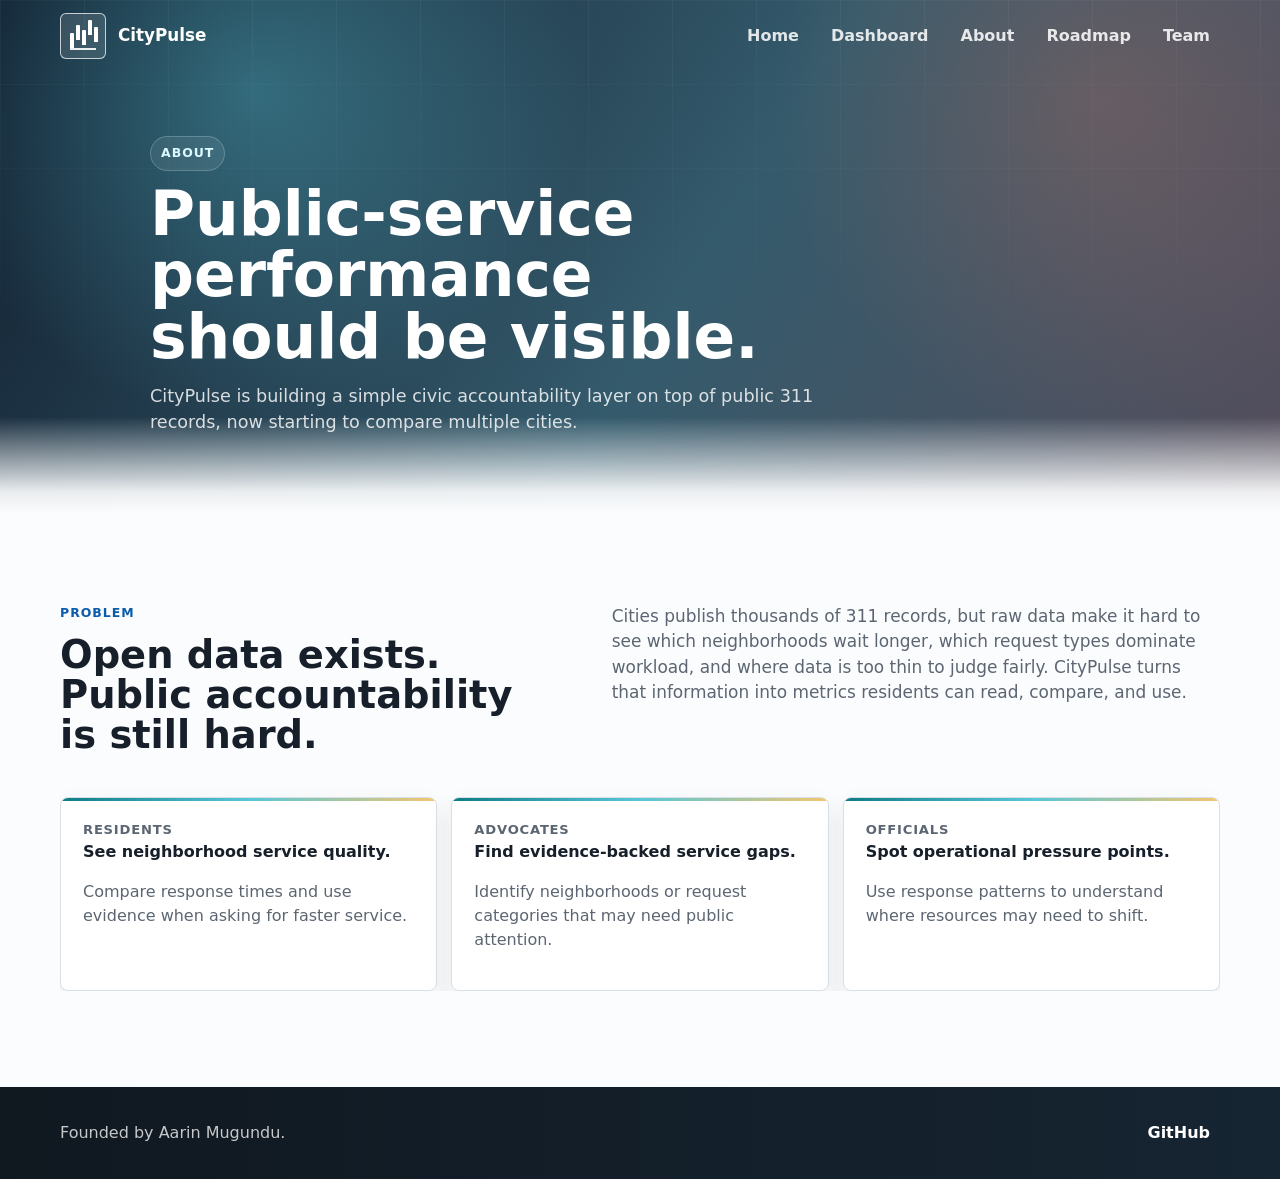
==== commit 3cdc7363: "Update about.html" ====
--- a/about.html
+++ b/about.html
@@ -8,7 +8,7 @@
       name="description"
       content="About CityPulse, a civic data platform for public-service accountability."
     >
-    <link rel="stylesheet" href="./styles.css?v=48">
+    <link rel="stylesheet" href="./styles.css?v=57">
   </head>
   <body>
     <div class="cursor-glow" aria-hidden="true"></div>
@@ -46,7 +46,7 @@
           <h2>Open data exists. Public accountability is still hard.</h2>
         </div>
         <p>
-          Cities publish thousands of 311 records, but raw tables make it hard to see which
+          Cities publish thousands of 311 records, but raw data make it hard to see which
           neighborhoods wait longer, which request types dominate workload, and where data is too
           thin to judge fairly. CityPulse turns that information into metrics residents can read,
           compare, and use.
@@ -76,6 +76,6 @@
       <p>Founded by Aarin Mugundu.</p>
       <a href="https://github.com/plantster01/citypulse" target="_blank" rel="noreferrer">GitHub</a>
     </footer>
-    <script src="./effects.js?v=48"></script>
+    <script src="./effects.js?v=57"></script>
   </body>
 </html>
--- a/styles.css
+++ b/styles.css
@@ -546,6 +546,11 @@
   transition: border-color 160ms ease, box-shadow 160ms ease, transform 160ms ease;
 }
 
+.city-row select option {
+  background: #ffffff;
+  color: var(--ink);
+}
+
 .city-row select:hover {
   border-color: rgba(11, 92, 171, 0.42);
   box-shadow:
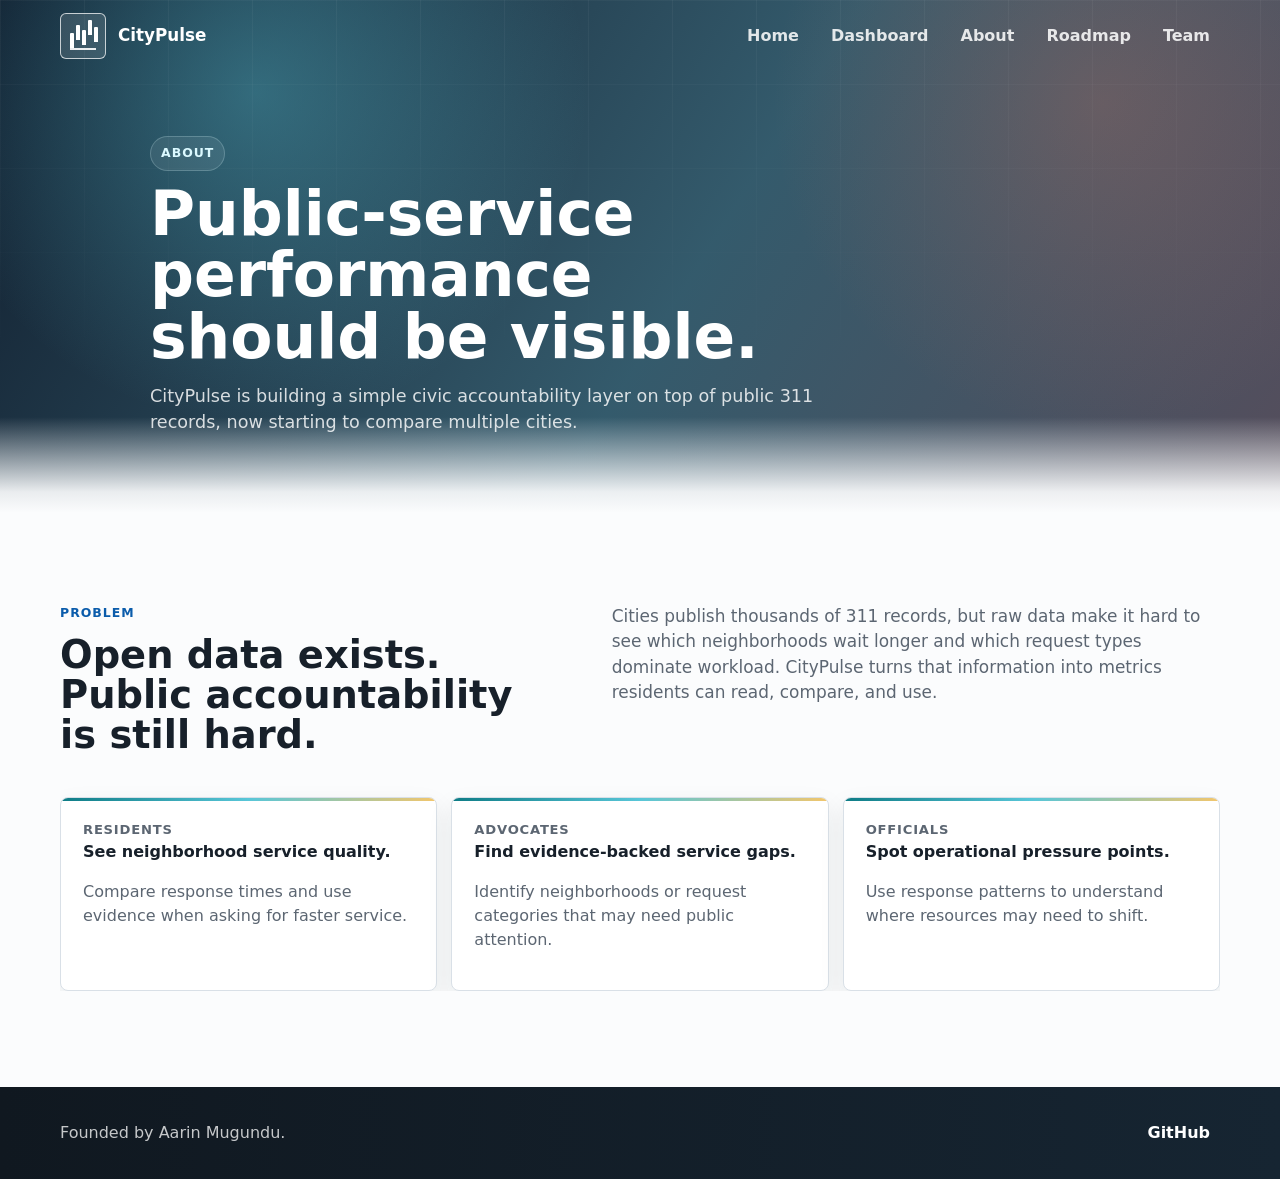
==== commit 8cc63d5e: "Simplify paragraph in about.html Removed redundant phrases for clarity." ====
--- a/about.html
+++ b/about.html
@@ -47,8 +47,8 @@
         </div>
         <p>
           Cities publish thousands of 311 records, but raw data make it hard to see which
-          neighborhoods wait longer, which request types dominate workload, and where data is too
-          thin to judge fairly. CityPulse turns that information into metrics residents can read,
+          neighborhoods wait longer and which request types dominate workload. 
+          CityPulse turns that information into metrics residents can read,
           compare, and use.
         </p>
       </section>
